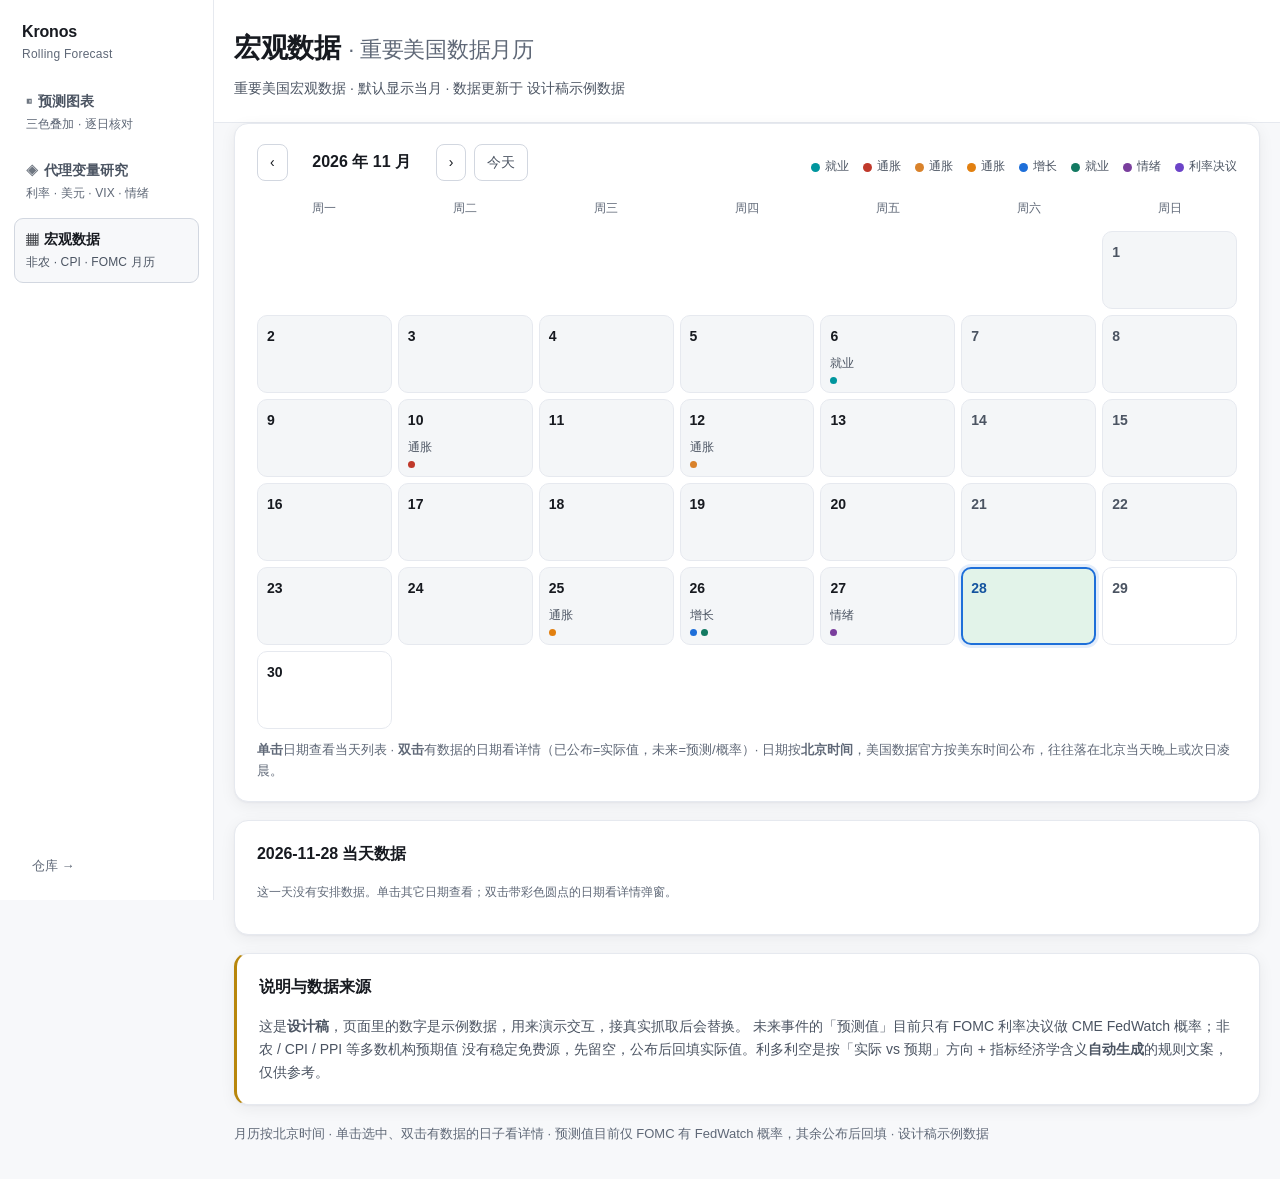
==== macro.html @ d0b32905 "style(macro): 月历过去格子浅灰、当天浅绿（深浅两套）" ====
<!DOCTYPE html>
<html lang="zh-CN">
<head>
<meta charset="utf-8">
<meta name="viewport" content="width=device-width, initial-scale=1">
<title>宏观数据 · 月历</title>
<meta name="description" content="重要美国宏观数据的月历：非农、CPI、PPI、核心 PCE、FOMC 利率决议等。单击选中当天，双击有数据的日子看详情。">
<link rel="stylesheet" href="assets/style.css">
</head>
<body>
<div class="shell">

  <aside class="sidenav">
    <div class="brand">
      <b>Kronos</b>
      <span>Rolling Forecast</span>
    </div>
    <nav class="navlist">
      <a href="index.html">
        <span class="ico" aria-hidden="true">◧</span>预测图表
        <em>三色叠加 · 逐日核对</em>
      </a>
      <a href="research.html">
        <span class="ico" aria-hidden="true">◈</span>代理变量研究
        <em>利率 · 美元 · VIX · 情绪</em>
      </a>
      <a href="macro.html" class="active" aria-current="page">
        <span class="ico" aria-hidden="true">▦</span>宏观数据
        <em>非农 · CPI · FOMC 月历</em>
      </a>
    </nav>
    <div class="navfoot">
      <a href="https://github.com/UnicornLee/kronos-rolling-forecast" target="_blank" rel="noopener">仓库 →</a>
    </div>
  </aside>

  <div class="content">

    <header class="top">
      <div class="wrap">
        <h1>宏观数据 <span class="dim">· 重要美国数据月历</span></h1>
        <p class="sub" id="meta">正在加载数据…</p>
      </div>
    </header>

    <main class="wrap">

      <section class="card">
        <div class="bars">
          <div class="cal-nav">
            <button class="btn" id="prevMonth" type="button" aria-label="上个月">‹</button>
            <b id="monthLabel">—</b>
            <button class="btn" id="nextMonth" type="button" aria-label="下个月">›</button>
            <button class="btn ghost" id="todayBtn" type="button">今天</button>
          </div>
          <div class="cal-legend" id="calLegend"></div>
        </div>
        <div class="cal-grid" id="calGrid" role="grid" aria-label="宏观数据月历"></div>
        <p class="hint" id="calHint">
          <b>单击</b>日期查看当天列表 · <b>双击</b>有数据的日期看详情（已公布=实际值，未来=预测/概率）·
          日期按<b>北京时间</b>，美国数据官方按美东时间公布，往往落在北京当天晚上或次日凌晨。
        </p>
      </section>

      <section class="card" id="dayCard">
        <h2 id="dayTitle">当天数据</h2>
        <div id="dayDetail"></div>
      </section>

      <section class="card warn">
        <h2>说明与数据来源</h2>
        <p>
          这是<b>设计稿</b>，页面里的数字是示例数据，用来演示交互，接真实抓取后会替换。
          未来事件的「预测值」目前只有 FOMC 利率决议做 CME FedWatch 概率；非农 / CPI / PPI 等多数机构预期值
          没有稳定免费源，先留空，公布后回填实际值。利多利空是按「实际 vs 预期」方向 + 指标经济学含义<b>自动生成</b>的规则文案，仅供参考。
        </p>
      </section>

    </main>

    <footer class="foot wrap">
      <span id="footerMeta"></span>
    </footer>

  </div>
</div>

<div class="modal-backdrop" id="modal" hidden>
  <div class="modal" role="dialog" aria-modal="true" aria-labelledby="modalTitle">
    <div class="modal-head">
      <div>
        <h3 id="modalTitle">—</h3>
        <div class="modal-sub" id="modalSub">—</div>
      </div>
      <button class="modal-close" id="modalClose" type="button" aria-label="关闭">×</button>
    </div>
    <div class="modal-body" id="modalBody"></div>
  </div>
</div>

<script src="assets/macro.js"></script>
</body>
</html>
---- assets/style.css ----
:root {
  color-scheme: light dark;
  --bg: #ffffff;
  --bg-soft: #f7f8fa;
  --card: #ffffff;
  --line: #e6e9ef;
  --line-strong: #d2d7e0;
  --text: #171a20;
  --text-2: #4b5462;
  --text-3: #5f6877;
  --accent: #1e6fd9;
  --ok: #137a62;
  --warn: #b8860b;
  --bad: #c0392b;
  --shadow: 0 1px 2px rgba(16, 24, 40, .04), 0 4px 16px rgba(16, 24, 40, .06);
  --cal-past-bg: #f4f6f8;
  --cal-today-bg: #e2f3e9;
  --cal-today-num: #14539f;
}

@media (prefers-color-scheme: dark) {
  :root {
    --bg: #0b0e13;
    --bg-soft: #12161d;
    --card: #141920;
    --line: #232a35;
    --line-strong: #313a48;
    --text: #e8ecf2;
    --text-2: #a8b2c1;
    --text-3: #8d97a6;
    --accent: #6aa6ff;
    --ok: #4fd1b0;
    --warn: #e5b95c;
    --bad: #f08a7d;
    --shadow: 0 1px 2px rgba(0, 0, 0, .4), 0 4px 16px rgba(0, 0, 0, .3);
    --cal-past-bg: #20262e;
    --cal-today-bg: #143026;
    --cal-today-num: #7db4ff;
  }
}

* { box-sizing: border-box; }

html, body {
  margin: 0;
  padding: 0;
  background: var(--bg-soft);
  color: var(--text);
  font: 15px/1.65 -apple-system, BlinkMacSystemFont, "Segoe UI", "PingFang SC",
        "Hiragino Sans GB", "Microsoft YaHei", "Source Han Sans SC", sans-serif;
  -webkit-font-smoothing: antialiased;
}

.wrap { max-width: 1240px; margin: 0 auto; padding: 0 20px; }

/* ---------- shell + sidenav ---------- */
.shell { display: flex; align-items: flex-start; min-height: 100vh; }

.sidenav {
  position: sticky;
  top: 0;
  flex: none;
  width: 214px;
  height: 100vh;
  background: var(--bg);
  border-right: 1px solid var(--line);
  padding: 22px 14px 16px;
  display: flex;
  flex-direction: column;
  gap: 18px;
}
.sidenav .brand { padding: 0 8px; line-height: 1.3; }
.sidenav .brand b {
  display: block;
  font-size: 16px;
  font-weight: 700;
  letter-spacing: -.01em;
}
.sidenav .brand span { font-size: 12px; color: var(--text-3); letter-spacing: .02em; }

.navlist { display: flex; flex-direction: column; gap: 4px; }
.navlist a {
  display: block;
  padding: 9px 11px;
  border-radius: 9px;
  color: var(--text-2);
  text-decoration: none;
  font-size: 14px;
  font-weight: 600;
  border: 1px solid transparent;
  transition: .15s;
}
.navlist a .ico {
  font-size: 12px;
  margin-right: 6px;
  opacity: .8;
}
.navlist a em {
  display: block;
  font-style: normal;
  font-size: 12px;
  font-weight: 400;
  color: var(--text-3);
  margin-top: 2px;
  letter-spacing: .01em;
}
.navlist a:hover { background: var(--bg-soft); color: var(--text); }
.navlist a.active {
  background: var(--bg-soft);
  border-color: var(--line-strong);
  color: var(--text);
}
.navlist a.active em { color: var(--text-2); }
.navlist a:focus-visible { outline: 2px solid var(--accent); outline-offset: 2px; }

.navfoot { margin-top: auto; padding: 0 8px; font-size: 13px; }
.navfoot a { display: inline-block; padding: 8px 10px; color: var(--text-3); text-decoration: none; white-space: nowrap; }
.navfoot a:hover { color: var(--accent); }

.content { flex: 1 1 auto; min-width: 0; }

/* ---------- header ---------- */
.top {
  background: var(--bg);
  border-bottom: 1px solid var(--line);
  padding: 26px 0 22px;
}
.top h1 {
  margin: 0 0 6px;
  font-size: clamp(20px, 2.4vw, 27px);
  font-weight: 700;
  letter-spacing: -.01em;
}
.dim { color: var(--text-3); font-weight: 400; font-size: max(12px, .82em); }
.sub { margin: 0; color: var(--text-2); font-size: 14px; }

/* ---------- card ---------- */
main { padding: 22px 0 40px; display: flex; flex-direction: column; gap: 18px; }
.card {
  background: var(--card);
  border: 1px solid var(--line);
  border-radius: 14px;
  padding: 20px 22px;
  box-shadow: var(--shadow);
}
.card h2 {
  margin: 0 0 14px;
  font-size: 16px;
  font-weight: 650;
  letter-spacing: -.005em;
}
.card.warn { border-left: 3px solid var(--warn); }
.card.warn p { margin: 0; color: var(--text-2); font-size: 14px; }

/* ---------- controls ---------- */
.bars {
  display: flex;
  flex-wrap: wrap;
  gap: 14px;
  justify-content: space-between;
  align-items: center;
  margin-bottom: 14px;
}
.tabs { display: flex; gap: 6px; }
.tabs button {
  appearance: none;
  border: 1px solid var(--line-strong);
  background: transparent;
  color: var(--text-2);
  font: inherit;
  font-size: 14px;
  font-weight: 600;
  padding: 7px 18px;
  border-radius: 9px;
  cursor: pointer;
  transition: .15s;
}
.tabs button:hover { border-color: var(--accent); color: var(--accent); }
.tabs button[aria-selected="true"] {
  background: var(--accent);
  border-color: var(--accent);
  color: #fff;
}

@media (prefers-color-scheme: dark) {
  /* 深色下浅蓝底上必须用深字，白字对比度只有 2.47:1 */
  .tabs button[aria-selected="true"] { color: #0b0e13; }
}

.controls { display: flex; flex-wrap: wrap; gap: 12px; align-items: center; }
.chk {
  display: inline-flex;
  align-items: center;
  gap: 5px;
  font-size: 13px;
  color: var(--text-2);
  cursor: pointer;
  user-select: none;
}
.chk input {
  appearance: none;
  -webkit-appearance: none;
  accent-color: var(--accent);
  width: 24px;
  height: 24px;
  flex: none;
  border: 1.5px solid var(--line-strong);
  border-radius: 5px;
  background: var(--card);
  cursor: pointer;
  position: relative;
  transition: .15s;
}
.chk input:checked {
  background: var(--accent);
  border-color: var(--accent);
}
.chk input:checked::after {
  content: "";
  position: absolute;
  left: 8px;
  top: 4px;
  width: 5px;
  height: 10px;
  border: solid #fff;
  border-width: 0 2px 2px 0;
  transform: rotate(45deg);
}
.chk input:focus-visible { outline: 2px solid var(--accent); outline-offset: 2px; }
.chk { padding: 4px 2px; }

.btn {
  appearance: none;
  border: 1px solid var(--line-strong);
  background: transparent;
  color: var(--text-2);
  font: inherit;
  font-size: 13px;
  padding: 6px 13px;
  border-radius: 8px;
  cursor: pointer;
  transition: .15s;
}
.btn:hover { border-color: var(--accent); color: var(--accent); }

/* ---------- legend ---------- */
.legend {
  display: flex;
  flex-wrap: wrap;
  gap: 8px 18px;
  align-items: center;
  font-size: 13px;
  color: var(--text-2);
  padding: 0 0 12px;
  border-bottom: 1px solid var(--line);
  margin-bottom: 6px;
}
.legend .item { display: inline-flex; align-items: center; gap: 7px; }
.legend .swatch { width: 22px; height: 3px; border-radius: 2px; flex: none; }
.legend .dot { width: 9px; height: 9px; border-radius: 50%; flex: none; }
.legend .band {
  width: 22px; height: 11px; border-radius: 3px; flex: none;
  border: 1px solid var(--line-strong);
}

/* ---------- chart ---------- */
.chartbox { position: relative; width: 100%; }
#chart { display: block; width: 100%; height: auto; touch-action: pan-y; }
.hint { margin: 10px 0 0; color: var(--text-3); font-size: 13px; }

.tip {
  position: absolute;
  pointer-events: none;
  background: var(--text);
  color: var(--bg);
  font-size: 12px;
  line-height: 1.5;
  padding: 7px 10px;
  border-radius: 8px;
  white-space: nowrap;
  transform: translate(-50%, -114%);
  z-index: 5;
  box-shadow: 0 4px 14px rgba(0, 0, 0, .22);
}
.tip b { font-weight: 650; }

/* ---------- kpi ---------- */
.kpis {
  display: grid;
  grid-template-columns: repeat(auto-fit, minmax(178px, 1fr));
  gap: 12px;
  margin-bottom: 16px;
}
.kpi {
  border: 1px solid var(--line);
  border-radius: 11px;
  padding: 13px 15px;
  background: var(--bg-soft);
}
.kpi .k { font-size: 12px; color: var(--text-3); margin-bottom: 5px; }
.kpi .v { font-size: 21px; font-weight: 680; letter-spacing: -.015em; font-variant-numeric: tabular-nums; }
.kpi .d { font-size: 13px; margin-top: 3px; color: var(--text-2); font-variant-numeric: tabular-nums; }
.up { color: var(--ok); }
.down { color: var(--bad); }
.flat { color: var(--text-3); }

.prose { color: var(--text-2); font-size: 14px; }
.prose p { margin: 0 0 9px; }
.prose p:last-child { margin-bottom: 0; }

/* ---------- table ---------- */
.tablewrap { overflow-x: auto; margin: 0 -4px; }
table { width: 100%; border-collapse: collapse; font-size: 13px; }
th, td {
  text-align: right;
  padding: 8px 10px;
  border-bottom: 1px solid var(--line);
  white-space: nowrap;
  font-variant-numeric: tabular-nums;
}
th {
  font-weight: 620;
  color: var(--text-3);
  font-size: 12px;
  text-transform: none;
  border-bottom: 1px solid var(--line-strong);
  background: transparent;
  position: sticky;
  top: 0;
}
th:first-child, td:first-child { text-align: left; }
tbody tr:hover td { background: var(--bg-soft); }
td.sym { font-weight: 620; }
.hit { color: var(--ok); font-weight: 650; }
.miss { color: var(--bad); font-weight: 650; }

.notes { margin: 0; padding-left: 20px; color: var(--text-2); font-size: 14px; }
.notes li { margin-bottom: 7px; }
.notes li:last-child { margin-bottom: 0; }
.notes b { color: var(--text); font-weight: 620; }

/* ---------- research 页专用 ---------- */
th + th, td + th { border-left: 0; }
tr.sub2 th { font-size: 12px; color: var(--text-3); font-weight: 500; padding-top: 0; }
td.tdnote, th.tdnote {
  text-align: left;
  white-space: normal;
  color: var(--text-2);
  font-size: 13px;
  line-height: 1.5;
  min-width: 12em;
  max-width: 26em;
}
.corr-hi { font-weight: 650; }
.corr-mid { font-weight: 600; }
.corr-lo { font-weight: 500; }
.corr-none { color: var(--text-3); }

code {
  overflow-wrap: anywhere;
  word-break: break-word;
  font-family: ui-monospace, "SF Mono", Menlo, Consolas, monospace;
  font-size: 1em;
  background: var(--bg-soft);
  border: 1px solid var(--line);
  border-radius: 4px;
  padding: 1px 5px;
}

.foot {
  padding: 18px 20px 34px;
  color: var(--text-3);
  font-size: 13px;
  line-height: 1.7;
}

@media (max-width: 900px) {
  .shell { display: block; }
  .sidenav {
    position: static;
    width: auto;
    height: auto;
    flex-direction: row;
    align-items: center;
    gap: 12px;
    border-right: 0;
    border-bottom: 1px solid var(--line);
    padding: 12px 16px;
    overflow-x: auto;
  }
  .sidenav .brand { display: none; }
  .navlist { flex-direction: row; gap: 6px; }
  .navlist a { padding: 7px 13px; white-space: nowrap; }
  .navlist a em { display: none; }
  .navfoot { margin: 0 0 0 auto; padding: 0; }
}

@media (max-width: 720px) {
  .card { padding: 16px 14px; border-radius: 12px; }
  main { padding: 16px 0 30px; gap: 14px; }
  .tabs button { padding: 6px 14px; font-size: 13px; }
  .controls { gap: 10px; }
  th, td { padding: 7px 8px; font-size: 13px; }

  /* 图表在窄屏横向可滑，避免整张 graph 缩成看不清 */
  .chartbox {
    overflow-x: auto;
    overflow-y: hidden;
    -webkit-overflow-scrolling: touch;
    padding-bottom: 6px;
  }
  #chart { min-width: 880px; }
  .chartbox::after {
    content: "← 左右滑动查看完整图表 →";
    display: block;
    font-size: 12px;
    color: var(--text-3);
    text-align: center;
    padding-top: 6px;
  }
}

/* ---------- macro 页：月历 ---------- */
.cal-nav { display: flex; align-items: center; gap: 8px; }
.cal-nav b { font-size: 16px; min-width: 132px; text-align: center; }
.btn { padding: 6px 12px; border: 1px solid var(--line-strong); border-radius: 8px;
  background: var(--card); color: var(--text); font-size: 14px; cursor: pointer; }
.btn:hover { background: var(--bg-soft); }
.btn.ghost { color: var(--text-2); }
.cal-legend { display: flex; flex-wrap: wrap; gap: 6px 14px; margin-top: 10px; }
.cal-lg { display: inline-flex; align-items: center; gap: 5px; font-size: 12px; color: var(--text-2); }
.cal-lg i { display: inline-block; width: 9px; height: 9px; border-radius: 50%; }

.cal-grid { display: grid; grid-template-columns: repeat(7, 1fr); gap: 6px; margin-top: 16px; }
.cal-wd { text-align: center; font-size: 12px; color: var(--text-3); padding: 2px 0 6px; }
.cal-cell { position: relative; min-height: 78px; border: 1px solid var(--line); border-radius: 10px;
  padding: 8px 9px; background: var(--card); cursor: pointer; transition: .12s; overflow: hidden; }
.cal-cell:hover { border-color: var(--line-strong); background: var(--bg-soft); }
.cal-cell.blank { background: transparent; border-color: transparent; cursor: default; }
.cal-cell.is-weekend .cal-num { color: var(--text-2); }
.cal-cell.is-past { background: var(--cal-past-bg); }
.cal-cell.is-today { background: var(--cal-today-bg); border-color: var(--accent); }
.cal-cell.is-selected { border: 2px solid var(--accent); padding: 7px 8px; box-shadow: 0 0 0 3px rgba(30,111,217,.12); }
.cal-num { font-size: 14px; font-weight: 620; }
.cal-cell.is-today .cal-num { color: var(--cal-today-num); }
.cal-tag { display: block; margin-top: 6px; font-size: 12px; color: var(--text-2);
  white-space: nowrap; overflow: hidden; text-overflow: ellipsis; }
.cal-dots { position: absolute; left: 9px; bottom: 8px; display: flex; gap: 4px; }
.cal-dot { display: inline-block; width: 7px; height: 7px; border-radius: 50%; }
.cal-badge { display: none; position: absolute; right: 6px; bottom: 6px; font-size: 12px;
  color: var(--accent); }
.cal-cell:hover .cal-badge { display: block; }

/* 当天列表 / 弹窗里的事件卡 */
.ev-list { display: flex; flex-direction: column; gap: 14px; }
.ev-head { display: flex; align-items: center; gap: 8px; font-size: 14px; }
.ev-dot { display: inline-block; width: 9px; height: 9px; border-radius: 50%; flex: none; }
.st { font-size: 12px; padding: 1px 7px; border-radius: 999px; }
.st.released { background: rgba(19,122,98,.12); color: var(--ok); }
.st.scheduled { background: rgba(184,134,11,.14); color: var(--warn); }
.ev-meta { font-size: 12px; color: var(--text-3); margin: 4px 0 8px 17px; }
.ev-nums { display: flex; flex-wrap: wrap; gap: 10px 22px; margin-left: 17px; font-size: 13px; color: var(--text-2); }
.ev-nums b { color: var(--text); font-variant-numeric: tabular-nums; }
.ev-analysis { margin: 9px 0 0 17px; font-size: 13px; line-height: 1.55; color: var(--text-2);
  padding: 8px 11px; border-radius: 8px; border-left: 3px solid var(--line-strong); background: var(--bg-soft); }
.ev-analysis.dir-bull { border-left-color: var(--ok); }
.ev-analysis.dir-bear { border-left-color: var(--bad); }
.ev-analysis b { color: var(--text); }
.prob-list { margin-left: 17px; display: flex; flex-direction: column; gap: 5px; }
.prob-row { display: flex; align-items: center; gap: 10px; font-size: 13px; }
.prob-row > span:first-child { width: 130px; color: var(--text-2); }
.prob-bar { flex: 1; height: 8px; border-radius: 4px; background: var(--bg-soft); overflow: hidden; }
.prob-bar i { display: block; height: 100%; background: var(--accent); border-radius: 4px; }
.prob-row b { width: 40px; text-align: right; font-variant-numeric: tabular-nums; }

/* 弹窗 */
.modal-backdrop { position: fixed; inset: 0; background: rgba(10,14,20,.55); z-index: 50;
  display: flex; align-items: center; justify-content: center; padding: 20px; }
.modal-backdrop[hidden] { display: none; }
.modal { width: min(620px, 100%); max-height: 84vh; overflow-y: auto; background: var(--card);
  border: 1px solid var(--line-strong); border-radius: 16px; box-shadow: 0 20px 60px rgba(0,0,0,.3);
  padding: 20px 22px 22px; }
.modal-head { display: flex; align-items: flex-start; justify-content: space-between; gap: 12px;
  border-bottom: 1px solid var(--line); padding-bottom: 12px; margin-bottom: 16px; }
.modal-head h3 { margin: 0; font-size: 17px; }
.modal-sub { font-size: 12px; color: var(--text-3); margin-top: 4px; }
.modal-close { font-size: 24px; line-height: 1; border: 0; background: transparent; color: var(--text-3);
  cursor: pointer; padding: 2px 8px; border-radius: 8px; }
.modal-close:hover { background: var(--bg-soft); color: var(--text); }

@media (max-width: 720px) {
  .cal-grid { gap: 4px; }
  .cal-cell { min-height: 62px; padding: 6px; border-radius: 8px; }
  .cal-cell.is-selected { padding: 5px; }
  .cal-tag { font-size: 12px; }
  .cal-dots { left: 6px; bottom: 5px; }
  .cal-wd { font-size: 12px; }
  .prob-row > span:first-child { width: 96px; }
}
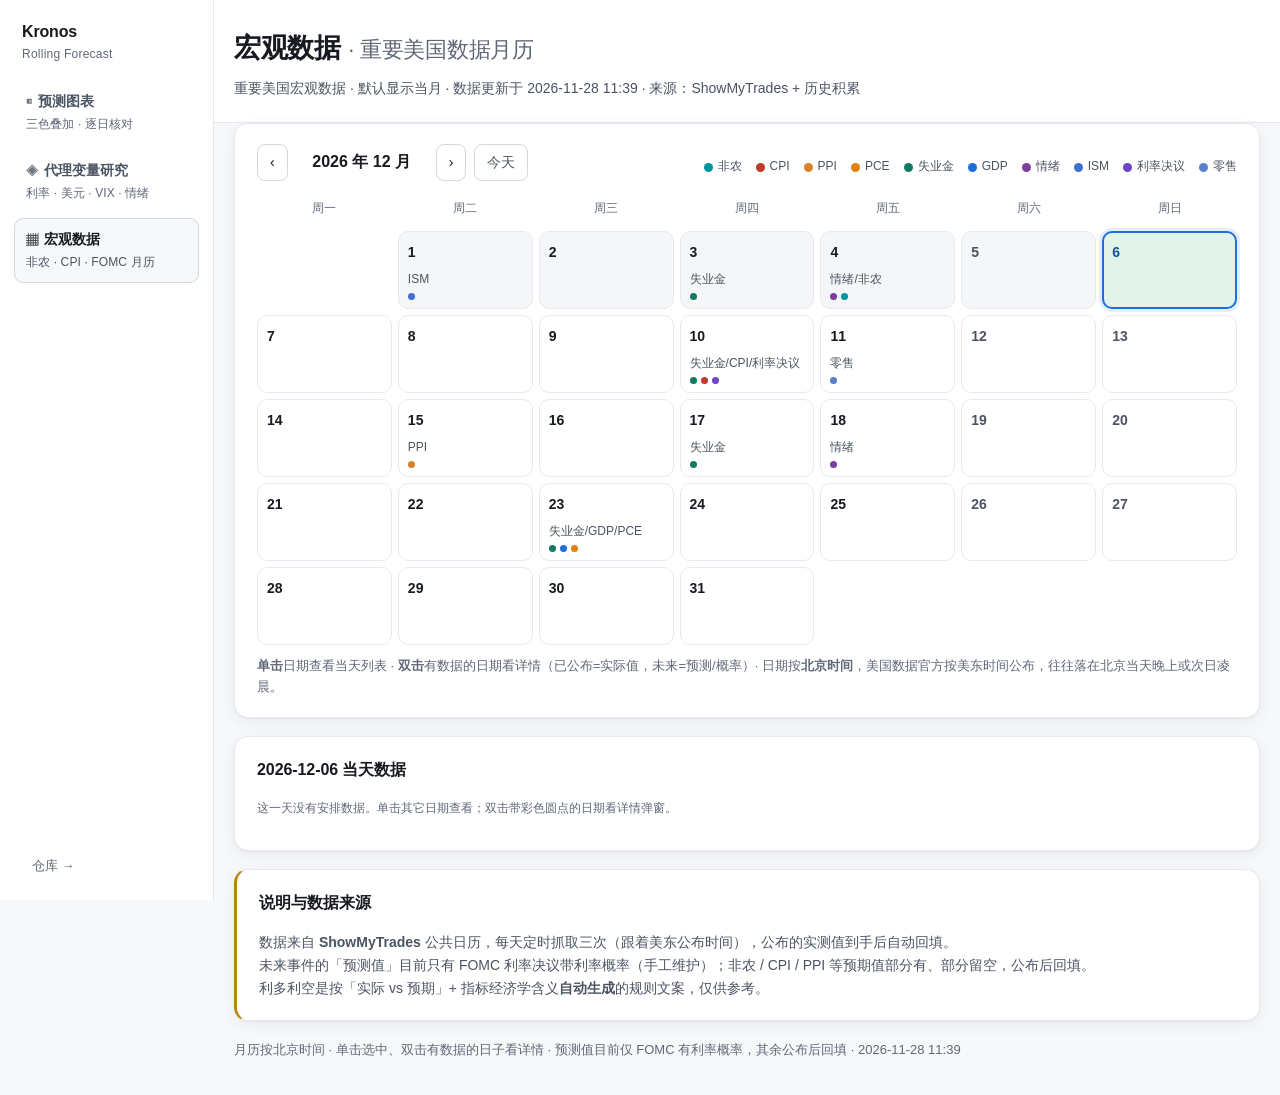
==== commit 19b81eef: "style(macro): 图例标签简短化 + 多数据标签带完整标题 + 双击提示居中" ====
--- a/macro.html
+++ b/macro.html
@@ -70,9 +70,9 @@
       <section class="card warn">
         <h2>说明与数据来源</h2>
         <p>
-          这是<b>设计稿</b>，页面里的数字是示例数据，用来演示交互，接真实抓取后会替换。
-          未来事件的「预测值」目前只有 FOMC 利率决议做 CME FedWatch 概率；非农 / CPI / PPI 等多数机构预期值
-          没有稳定免费源，先留空，公布后回填实际值。利多利空是按「实际 vs 预期」方向 + 指标经济学含义<b>自动生成</b>的规则文案，仅供参考。
+          数据来自 <b>ShowMyTrades</b> 公共日历，每天定时抓取三次（跟着美东公布时间），公布的实测值到手后自动回填。<br>
+          未来事件的「预测值」目前只有 FOMC 利率决议带利率概率（手工维护）；非农 / CPI / PPI 等预期值部分有、部分留空，公布后回填。<br>
+          利多利空是按「实际 vs 预期」+ 指标经济学含义<b>自动生成</b>的规则文案，仅供参考。
         </p>
       </section>
 
--- a/assets/style.css
+++ b/assets/style.css
@@ -431,9 +431,9 @@
 .cal-lg { display: inline-flex; align-items: center; gap: 5px; font-size: 12px; color: var(--text-2); }
 .cal-lg i { display: inline-block; width: 9px; height: 9px; border-radius: 50%; }
 
-.cal-grid { display: grid; grid-template-columns: repeat(7, 1fr); gap: 6px; margin-top: 16px; }
+.cal-grid { display: grid; grid-template-columns: repeat(7, minmax(0, 1fr)); gap: 6px; margin-top: 16px; }
 .cal-wd { text-align: center; font-size: 12px; color: var(--text-3); padding: 2px 0 6px; }
-.cal-cell { position: relative; min-height: 78px; border: 1px solid var(--line); border-radius: 10px;
+.cal-cell { position: relative; min-width: 0; min-height: 78px; border: 1px solid var(--line); border-radius: 10px;
   padding: 8px 9px; background: var(--card); cursor: pointer; transition: .12s; overflow: hidden; }
 .cal-cell:hover { border-color: var(--line-strong); background: var(--bg-soft); }
 .cal-cell.blank { background: transparent; border-color: transparent; cursor: default; }
@@ -447,8 +447,8 @@
   white-space: nowrap; overflow: hidden; text-overflow: ellipsis; }
 .cal-dots { position: absolute; left: 9px; bottom: 8px; display: flex; gap: 4px; }
 .cal-dot { display: inline-block; width: 7px; height: 7px; border-radius: 50%; }
-.cal-badge { display: none; position: absolute; right: 6px; bottom: 6px; font-size: 12px;
-  color: var(--accent); }
+.cal-badge { display: none; position: absolute; left: 0; right: 0; bottom: 6px; text-align: center;
+  font-size: 12px; color: var(--accent); pointer-events: none; }
 .cal-cell:hover .cal-badge { display: block; }
 
 /* 当天列表 / 弹窗里的事件卡 */
